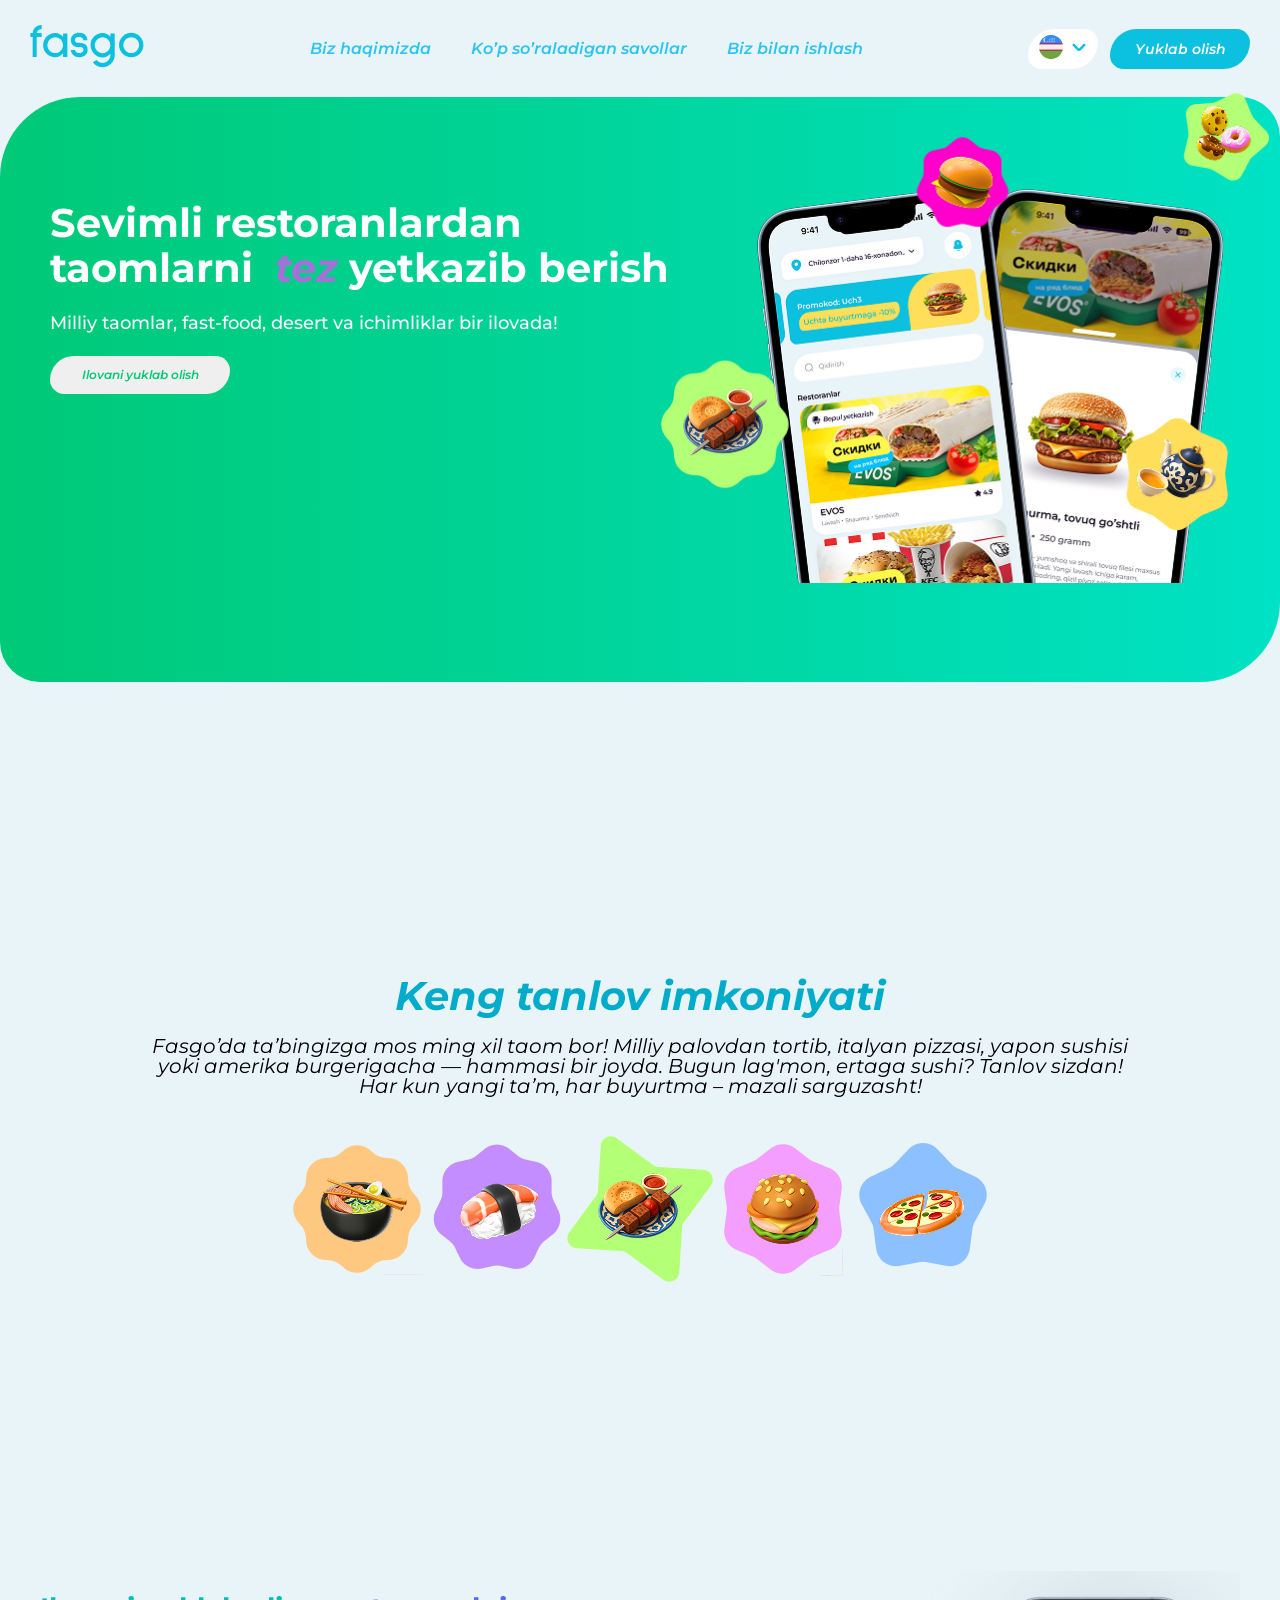
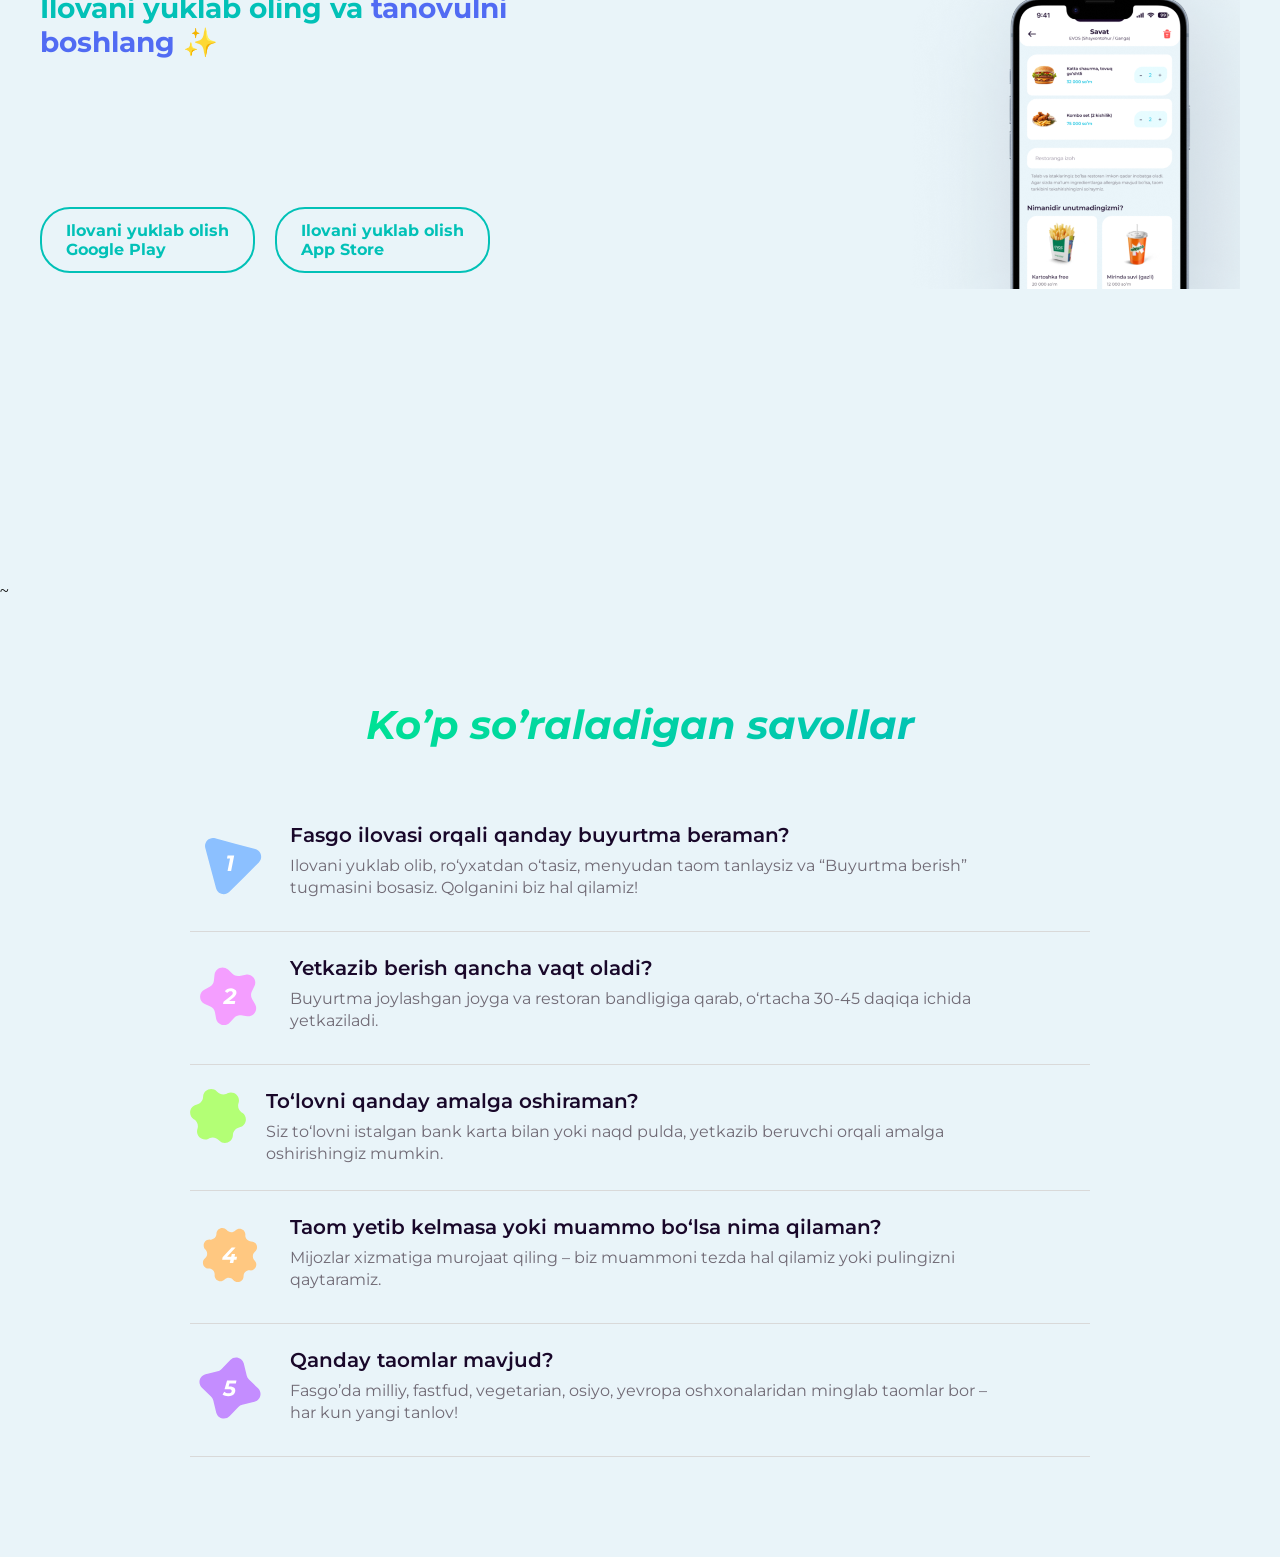
==== index.html @ 3e69a878 "fe" ====
<!DOCTYPE html>
<html lang="en">
  <head>
    <meta charset="UTF-8" />
    <meta name="viewport" content="width=device-width, initial-scale=1.0" />
    <title>Document</title>
    <link rel="stylesheet" href="style.css" />
    <link href="https://unpkg.com/aos@2.3.1/dist/aos.css" rel="stylesheet" />
  </head>
  <body>
    <div class="wropper">
      <header class="header">
        <div class="conntainer">
          <div class="header_panel">
            <a href="#" class="logo">
              <img src="img/banner/Vector.svg" alt="logo" />
            </a>
            <nav class="nav">
              <a href="#">Biz haqimizda</a>
              <a href="./loyaout.html">Ko’p so’raladigan savollar</a>
              <a href="#">Biz bilan ishlash</a>
            </nav>
            <div class="hader_bten">
              <div class="bten">
                <button class="header_btn">
                  <img src="img/header/uzbekistán (5).png" alt="til" />
                </button>
                <button class="header_btn">
                  <svg
                    width="16"
                    height="16"
                    viewBox="0 0 16 16"
                    fill="none"
                    xmlns="http://www.w3.org/2000/svg"
                  >
                    <path
                      d="M13.28 5.96667L8.9333 10.3133C8.41997 10.8267 7.57997 10.8267 7.06664 10.3133L2.71997 5.96667"
                      stroke="#0CC0DF"
                      stroke-width="2.5"
                      stroke-miterlimit="10"
                      stroke-linecap="round"
                      stroke-linejoin="round"
                    />
                  </svg>
                </button>
              </div>
              <button class="heder_btn">Yuklab olish</button>
            </div>
            <svg
              class="menu"
              width="32"
              height="32"
              viewBox="0 0 32 32"
              fill="none"
              xmlns="http://www.w3.org/2000/svg"
            >
              <path
                d="M4 9.33333H28"
                stroke="#0CC0DF"
                stroke-width="3"
                stroke-linecap="round"
              />
              <path
                d="M4 16H28"
                stroke="#0CC0DF"
                stroke-width="3"
                stroke-linecap="round"
              />
              <path
                d="M4 22.6667H28"
                stroke="#0CC0DF"
                stroke-width="3"
                stroke-linecap="round"
              />
            </svg>
          </div>
        </div>
      </header>
      <div class="conntainer">
        <section class="banner">
          <div class="banner_panel">
            <d iv class="banner_left">
              <h1 class="banner_title">
                Sevimli restoranlardan taomlarni <i style="color: #a471d8">
                  tez</i
                > yetkazib berish
              </h1>
              <p class="sup_title">
                Milliy taomlar, fast-food, desert va ichimliklar bir ilovada!
              </p>
              <button class="banner_btn">Ilovani yuklab olish</button>
            </d>
            <div class="banner_right">
              <img
                class="banner_img1"
                src="img/banner/banner_img1.png"
                alt=""
              />
              <img
                class="banner_img2"
                src="img/banner/banner_img2.png"
                alt=""
              />
              <img class="banner_img3" src="img/banner/cover.png" alt="" />
              <img class="banner_img4" src="img/banner/imgs.png" alt="" />
            </div>
          </div>
        </section>
        <section class="hamkor">
          <div class="container">
            <div class="hamkor_panel">
              <a href="https://kamolonosh.uz/"
                ><img
                  data-aos="fade-right"
                  src="img/hamkorlar/kamolon.png"
                  alt="hamkorlar"
              /></a>
              <a href="https://dodopizza.uz/">
                <img
                  data-aos="fade-right"
                  src="img/hamkorlar/dodo.png"
                  alt="hamkorlar"
              /></a>
              <a href="https://www.instagram.com/mixway_sb/?hl=en">
                <img
                  data-aos="fade-right"
                  src="img/hamkorlar/mix-wey.png"
                  alt="hamkorlar"
              /></a>
              <a href="https://evos.uz/">
                <img
                  data-aos="fade-left"
                  src="img/hamkorlar/evos.png"
                  alt="hamkorlar"
                />
              </a>
              <a href="https://feedup.uz/ru">
                <img
                  data-aos="fade-left"
                  src="img/hamkorlar/feed-up.png"
                  alt="hamkorlar"
              /></a>
              <a href="https://oqtepalavash.uz/">
                <img
                  data-aos="fade-left"
                  src="img/hamkorlar/oqtepa.png"
                  alt="hamkorlar"
              /></a>
              <a href="/">
                <img
                  data-aos="fade-left"
                  src="img/hamkorlar/sariq-bola.png"
                  alt="hamkorlar"
              /></a>
            </div>
          </div>
        </section>
        <section class="tanlov">
          <div class="container">
            <h2 class="tanlov_title">Keng tanlov imkoniyati</h2>
            <p class="tanlov_text">
              Fasgo’da ta’bingizga mos ming xil taom bor! Milliy palovdan
              tortib, italyan pizzasi, yapon sushisi yoki amerika burgerigacha —
              hammasi bir joyda. Bugun lag'mon, ertaga sushi? Tanlov sizdan! Har
              kun yangi ta’m, har buyurtma – mazali sarguzasht!
            </p>
            <div class="tanlov_panel">
              <img
                data-aos="fade-up-right"
                src="img/tanlov/tanlov1.png"
                alt=""
              />
              <img
                data-aos="fade-up-right"
                src="img/tanlov/tanlov2.png"
                alt=""
              />
              <img
                data-aos="fade-up-right"
                src="img/tanlov/tanlov3.png"
                alt=""
              />
              <img
                data-aos="fade-up-left"
                src="img/tanlov/tanlov4.png"
                alt=""
              />
              <img
                data-aos="fade-up-left"
                src="img/tanlov/tanlov5.png"
                alt=""
              />
            </div>
          </div>
        </section>
        <section class="ilova-wrapper">
          <div class="ilova-content">
            <h1 data-aos="fade-up-right" class="ilova-title">
              Ilovani yuklab oling va <span>tanovulni boshlang ✨</span>
            </h1>
            <p data-aos="fade-up-right" class="ilova-desc">
              Fasgo – bu tez, ishonchli va qulay ovqat yetkazib berish xizmati.
              Sevimli taomlaringizni mobil ilova orqali osongina buyurtma
              qiling, biz esa ularni tezda eshigingizgacha yetkazamiz. Yaxshi
              ta’m – birgina bosishda!
            </p>
            <div data-aos="fade-up-right" class="ilova-buttons">
              <a href="#" class="ilova-btn"
                >Ilovani yuklab olish<br />Google Play</a
              >
              <a href="#" class="ilova-btn"
                >Ilovani yuklab olish<br />App Store</a
              >
            </div>
          </div>
          <div class="ilova-image">
            <img
              data-aos="fade-up-left"
              src="img/ilova/Iphone 14 - 4.png"
              alt="Ilova rasmi"
            />
          </div>
        </section>
        <section class="thirth-section">
          <div class="container">~
            <div class="thirth-sub-title">
              <h1>Ko’p so’raladigan savollar</h1>

              <div class="subtitle_main-sub">
                <div>
                  <svg
                    width="80"
                    height="80"
                    viewBox="0 0 80 80"
                    fill="none"
                    xmlns="http://www.w3.org/2000/svg"
                  >
                    <path
                      d="M15.302 25.1C13.7081 19.1514 19.1514 13.7081 25.1 15.302L45.1764 20.6815L65.2528 26.0609C71.2013 27.6548 73.1937 35.0905 68.8391 39.4452L54.1421 54.1421L39.4452 68.8391C35.0906 73.1937 27.6548 71.2013 26.0609 65.2528L20.6815 45.1764L15.302 25.1Z"
                      fill="#8CC0FF"
                    />
                    <path
                      d="M37.546 48L40.34 34.008L41.594 35.46H36.974L37.546 32.6H44.19L41.11 48H37.546Z"
                      fill="white"
                    />
                  </svg>
                </div>

                <div>
                  <p>Fasgo ilovasi orqali qanday buyurtma beraman?</p>
                  <span
                    >Ilovani yuklab olib, ro‘yxatdan o‘tasiz, menyudan taom
                    tanlaysiz va “Buyurtma berish” tugmasini bosasiz. Qolganini
                    biz hal qilamiz!</span
                  >
                </div>
              </div>

              <div class="subtitle_main-sub">
                <div>
                  <svg
                    width="80"
                    height="80"
                    viewBox="0 0 80 80"
                    fill="none"
                    xmlns="http://www.w3.org/2000/svg"
                  >
                    <path
                      d="M24.5495 18.5251C25.2734 11.934 33.2408 9.03414 38.032 13.6179L42.4737 17.8672C44.3763 19.6874 47.0527 20.4549 49.6307 19.9195L55.6493 18.6695C62.1415 17.3213 67.3615 24.0026 64.4827 29.9757L61.8139 35.5132C60.6707 37.8851 60.7678 40.6677 62.0737 42.9541L65.1223 48.2918C68.4108 54.0496 63.6695 61.0788 57.0991 60.1867L51.008 59.3596C48.3989 59.0054 45.7825 59.9577 44.0116 61.9061L39.8771 66.455C35.4174 71.3618 27.2671 69.0247 26.0852 62.5002L24.9895 56.4516C24.5201 53.8608 22.806 51.6667 20.4056 50.5845L14.8018 48.0581C8.75701 45.3329 8.46111 36.8593 14.301 33.7191L19.715 30.8079C22.034 29.5609 23.591 27.2527 23.8784 24.6353L24.5495 18.5251Z"
                      fill="#F49EFF"
                    />
                    <path
                      d="M33.038 48L33.5 45.69L40.518 40.19C41.1047 39.7207 41.5593 39.31 41.882 38.958C42.2193 38.606 42.454 38.276 42.586 37.968C42.718 37.6453 42.784 37.3153 42.784 36.978C42.784 36.4647 42.5933 36.054 42.212 35.746C41.8307 35.438 41.266 35.284 40.518 35.284C39.902 35.284 39.308 35.4233 38.736 35.702C38.1787 35.9807 37.68 36.3767 37.24 36.89L34.842 35.152C35.4727 34.3013 36.3307 33.6193 37.416 33.106C38.5013 32.5927 39.7113 32.336 41.046 32.336C42.1313 32.336 43.0773 32.5193 43.884 32.886C44.6907 33.238 45.314 33.722 45.754 34.338C46.2087 34.954 46.436 35.6653 46.436 36.472C46.436 37.0733 46.326 37.66 46.106 38.232C45.886 38.804 45.5193 39.3907 45.006 39.992C44.5073 40.5787 43.8033 41.224 42.894 41.928L37.13 46.394L36.558 45.096H45.27L44.698 48H33.038Z"
                      fill="white"
                    />
                  </svg>
                </div>

                <div>
                  <p>Yetkazib berish qancha vaqt oladi?</p>
                  <span
                    >Buyurtma joylashgan joyga va restoran bandligiga qarab,
                    o‘rtacha 30-45 daqiqa ichida yetkaziladi.</span
                  >
                </div>
              </div>

              <div class="subtitle_main-sub">
                <div>
                  <svg
                    width="56"
                    height="54"
                    viewBox="0 0 56 54"
                    fill="none"
                    xmlns="http://www.w3.org/2000/svg"
                  >
                    <path
                      d="M13.1187 7.51604C13.5788 0.576973 22.0629 -2.511 26.8758 2.50885L27.4199 3.07641C29.8332 5.59346 33.5988 6.25744 36.7274 4.71757L37.4329 4.37035C43.6723 1.29933 50.5887 7.10281 48.6478 13.7808L48.4283 14.5358C47.4551 17.8843 48.7629 21.4774 51.6608 23.4169L52.3142 23.8542C58.0935 27.7223 56.5257 36.6137 49.772 38.2718L49.0084 38.4593C45.6219 39.2907 43.1641 42.2199 42.9334 45.6992L42.8814 46.4838C42.4212 53.4229 33.9371 56.5108 29.1242 51.491L28.5801 50.9234C26.1668 48.4064 22.4012 47.7424 19.2726 49.2823L18.5671 49.6295C12.3277 52.7005 5.41134 46.897 7.35223 40.219L7.57167 39.464C8.54487 36.1156 7.23709 32.5224 4.33922 30.5829L3.6858 30.1456C-2.09353 26.2776 -0.525734 17.3861 6.22801 15.728L6.9916 15.5405C10.3781 14.7091 12.8359 11.78 13.0666 8.30059L13.1187 7.51604Z"
                      fill="#B3FF75"
                    />
                  </svg>
                </div>

                <div>
                  <p>To‘lovni qanday amalga oshiraman?</p>
                  <span
                    >Siz to‘lovni istalgan bank karta bilan yoki naqd pulda,
                    yetkazib beruvchi orqali amalga oshirishingiz mumkin.</span
                  >
                </div>
              </div>
              <div class="subtitle_main-sub">
                <div>
                  <svg
                    width="80"
                    height="80"
                    viewBox="0 0 80 80"
                    fill="none"
                    xmlns="http://www.w3.org/2000/svg"
                  >
                    <path
                      d="M26.4404 18.7995C26.3999 13.3159 33.2661 10.8168 36.7599 15.0435C38.96 17.7053 42.9791 17.8808 45.4029 15.4209C49.2517 11.5147 55.874 14.6028 55.3557 20.062C55.0293 23.4999 57.7472 26.4659 61.2004 26.4404C66.684 26.3998 69.1831 33.2661 64.9564 36.7598C62.2946 38.9599 62.1191 42.9791 64.579 45.4028C68.4852 49.2516 65.3972 55.874 59.938 55.3556C56.5001 55.0292 53.534 57.7471 53.5596 61.2003C53.6001 66.6839 46.7339 69.1831 43.2402 64.9563C41.04 62.2945 37.0209 62.119 34.5971 64.5789C30.7483 68.4851 24.126 65.3971 24.6443 59.9379C24.9707 56.5 22.2528 53.5339 18.7996 53.5595C13.316 53.6 10.8169 46.7338 15.0436 43.2401C17.7054 41.0399 17.8809 37.0208 15.421 34.597C11.5148 30.7482 14.6028 24.1259 20.062 24.6442C23.4999 24.9706 26.466 22.2528 26.4404 18.7995Z"
                      fill="#FFC881"
                    />
                    <path
                      d="M32.154 44.766L32.616 42.368L41.68 32.6H45.574L36.664 42.368L34.86 41.862H47.026L46.432 44.766H32.154ZM39.788 48L40.448 44.766L41.174 41.862L41.746 38.98H45.068L43.264 48H39.788Z"
                      fill="white"
                    />
                  </svg>
                </div>

                <div>
                  <p>Taom yetib kelmasa yoki muammo bo‘lsa nima qilaman?</p>
                  <span
                    >Mijozlar xizmatiga murojaat qiling – biz muammoni tezda hal
                    qilamiz yoki pulingizni qaytaramiz.</span
                  >
                </div>
              </div>

              <div class="subtitle_main-sub">
                <div>
                  <svg
                    width="80"
                    height="80"
                    viewBox="0 0 80 80"
                    fill="none"
                    xmlns="http://www.w3.org/2000/svg"
                  >
                    <path
                      d="M11.9425 39.7484C7.36859 35.3812 9.43105 27.6841 15.5757 26.189L27.7233 23.2334C29.2099 22.8716 30.5616 22.0912 31.6181 20.9847L40.2516 11.9424C44.6187 7.36849 52.3158 9.43095 53.8109 15.5756L56.7666 27.7232C57.1283 29.2098 57.9087 30.5615 59.0152 31.618L68.0575 40.2515C72.6314 44.6186 70.569 52.3157 64.4243 53.8108L52.2767 56.7665C50.7901 57.1282 49.4384 57.9086 48.3819 59.0151L39.7485 68.0574C35.3813 72.6313 27.6842 70.5689 26.1891 64.4242L23.2335 52.2766C22.8717 50.79 22.0913 49.4383 20.9848 48.3818L11.9425 39.7484Z"
                      fill="#C48DFF"
                    />
                    <path
                      d="M38.192 48.264C37.048 48.264 35.9847 48.11 35.002 47.802C34.034 47.494 33.2127 47.054 32.538 46.482L34.254 43.864C34.7527 44.304 35.3613 44.6487 36.08 44.898C36.8133 45.1473 37.5907 45.272 38.412 45.272C39.468 45.272 40.282 45.074 40.854 44.678C41.426 44.282 41.712 43.732 41.712 43.028C41.712 42.4853 41.4847 42.06 41.03 41.752C40.5753 41.4293 39.8053 41.268 38.72 41.268H34.54L37.048 32.6H46.464L45.87 35.46H37.752L39.952 33.832L38.148 40.014L36.608 38.386H39.556C41.4773 38.386 42.9147 38.76 43.868 39.508C44.836 40.256 45.32 41.29 45.32 42.61C45.32 43.754 45.012 44.7513 44.396 45.602C43.7947 46.4527 42.9587 47.1127 41.888 47.582C40.8173 48.0367 39.5853 48.264 38.192 48.264Z"
                      fill="white"
                    />
                  </svg>
                </div>

                <div>
                  <p>Qanday taomlar mavjud?</p>
                  <span
                    >Fasgo’da milliy, fastfud, vegetarian, osiyo, yevropa
                    oshxonalaridan minglab taomlar bor – har kun yangi
                    tanlov!</span
                  >
                </div>
              </div>
            </div>
          </div>
        </section>
      </div>
    </div>
    <script src="https://unpkg.com/aos@2.3.1/dist/aos.js"></script>
    <script>
      AOS.init();
    </script>
  </body>
</html>
---- style.css ----
@import url(https://fonts.googleapis.com/css?family=Montserrat:100,200,300,regular,500,600,700,800,900,100italic,200italic,300italic,italic,500italic,600italic,700italic,800italic,900italic);
* {
  margin: 0;
  padding: 0;
  box-sizing: border-box;
}
:root {
  --font-family: "Montserrat";
  --background-color: #e9f4f9;
  --text-color: #28c7e2;
}
.wropper {
  width: 100%;
  height: 100%;
  background-color: var(--background-color);
  padding: ;
}
.conntainer {
  max-width: 1380px;
  width: 100%;
  margin: 0 auto;
  padding: 0;
}
.header {
  display: flex;
  align-items: center;
  justify-content: space-between;
}

.header_panel {
  display: flex;
  align-items: center;
  justify-content: space-between;
  padding: 25px 30px 25px 30px;
}
.nav {
  display: flex;
  align-items: center;
  justify-content: center;
  gap: 40px;
}
.nav a {
  font-family: var(--font-family);
  font-weight: 600;
  font-style: Italic;
  font-size: 16px;
  line-height: 100%;
  letter-spacing: 0%;
  color: #28c7e2;
  text-decoration: none;
  transition: all 0.3s linear;
  position: relative;
  display: inline-block;
  font-style: italic;
  color: #2ec4f1;
}

.nav a::after {
  content: "";
  position: absolute;
  bottom: -4px;
  left: 0;
  width: 100%;
  height: 2px;
  background-color: #2ec4f1;
  transform: scaleX(0);
  transform-origin: left;
  transition: transform 0.3s ease;
}

.nav a:hover::after {
  transform: scaleX(1);
}

.hader_bten {
  display: flex;
  align-items: center;
  gap: 12px;
}

.bten {
  display: flex;
  align-items: center;
  justify-content: center;
  gap: 4px;
  background-color: #ffffff;
  width: 70px;
  height: 40px;
  padding-right: 8px;
  padding-left: 8px;
  gap: 8px;
  opacity: 1;
  border-top-left-radius: 36px;
  border-top-right-radius: 18px;
  border-bottom-right-radius: 36px;
  border-bottom-left-radius: 18px;
  transition: all 0.3s linear;
}
.header_btn {
  background-color: inherit;
  border: none;
}
.bten:hover {
  background-color: #28c7e2;
}

.heder_btn {
  width: 140px;
  height: 40px;
  padding-right: 8px;
  padding-left: 8px;
  gap: 8px;
  opacity: 1;
  border-top-left-radius: 40px;
  border-top-right-radius: 20px;
  border-bottom-right-radius: 40px;
  border-bottom-left-radius: 20px;
  border: none;
  background-color: #0cc0df;

  font-family: var(--font-family);
  font-weight: 600;
  font-style: Italic;
  font-size: 14px;
  color: #ffffff;
  line-height: 100%;
  letter-spacing: 0%;
  cursor: pointer;
  transition: all 0.3s linear;
}
.heder_btn:hover {
  border: 1px solid #0cc0df;
  color: #0cc0df;
  background-color: inherit;
}

.menu {
  display: none;
}

/* banner start */
.banner {
  background: linear-gradient(90deg, #00c977, #00e2c5);
  min-height: 65vh;
  border-top-left-radius: 80px;
  border-top-right-radius: 40px;
  border-bottom-right-radius: 80px;
  border-bottom-left-radius: 40px;
  margin-bottom: 120px;
}

.banner_panel {
  display: flex;
  align-items: center;
  justify-content: space-between;
}
.banner_left {
  display: flex;
  flex-direction: column;
  width: 622px;
  height: 194px;
  top: 120px;
  left: 90px;
  gap: 24px;
  opacity: 1;
  margin-left: 50px;
}
.banner_title {
  font-family: var(--font-family);
  font-weight: 700;
  font-style: Bold;
  font-size: 40px;
  line-height: 45px;
  letter-spacing: 0%;
  color: #ffff;
}
.sup_title {
  font-family: var(--font-family);
  font-weight: 500;
  font-style: Medium;
  font-size: 18px;
  line-height: 100%;
  letter-spacing: 0%;
  color: #ffff;
}
.banner_btn {
  width: 180px;
  height: 50px;
  gap: 10px;
  border: none;
  opacity: 1;
  border-top-left-radius: 50px;
  border-top-right-radius: 30px;
  border-bottom-right-radius: 50px;
  border-bottom-left-radius: 30px;
  padding: 10px;

  font-family: var(--font-family);
  font-weight: 600;
  font-style: Italic;
  font-size: 12px;
  line-height: 100%;
  letter-spacing: 0%;
  cursor: pointer;
  color: #00c977;
  transition: all 0.3s linear;
}
.banner_btn:hover {
  background-color: inherit;
  border: 1px solid #00e2c5;
  color: #ffff;
}

.banner_right {
  display: flex;
  position: relative;
}
.banner_img1 {
  position: relative;
  width: 479px;
  top: 87px;
  left: -50px;
}
.banner_img2 {
  position: absolute;
  width: 633px;
  height: 463px;
  top: -25px;
  left: -146px;
  opacity: 1;
}
.banner_img3,
.banner_img4 {
  display: none;
}
/* banner end*/

/* hamkorlar */
.hamkor {
  width: 100%;
  margin-bottom: 120px;
}
.hamkor_panel {
  display: flex;
  align-items: center;
  justify-content: center;
  width: 100%;
  gap: 100px;
}

/* hamkorlar */

/* tanlov */

.tanlov {
  width: 100%;
}
.tanlov_title {
  font-family: var(--font-family);
  font-weight: 700;
  font-style: Italic;
  font-size: 40px;
  line-height: 100%;
  letter-spacing: 0%;
  color: #00acca;
  text-align: center;
  margin-bottom: 20px;
}
.tanlov_text {
  font-family: var(--font-family);
  font-weight: 400;
  font-style: Italic;
  font-size: 20px;
  line-height: 100%;
  letter-spacing: 0%;
  text-align: center;
  width: 1000px;
  margin: 0 auto;
  margin-bottom: 40px;
}
.tanlov_panel {
  display: flex;
  align-items: center;
  justify-content: center;
  flex-wrap: wrap;
}
/* tanlov */

/* ilova */
.ilova-wrapper {
  display: flex;
  align-items: center;
  justify-content: space-between;
  padding: 40px;
  min-height: 100vh;
  gap: 30px;
  flex-wrap: wrap;
}

.ilova-content {
  max-width: 500px;
}

.ilova-title {
  font-size: 28px;
  font-weight: bold;
  color: #02c1b7;
  font-family: var(--font-family);
}
.ilova-title span {
  color: #516bf3;
}

.ilova-desc {
  margin-top: 15px;
  line-height: 1.6;
  color: #666;
  font-family: var(--font-family);
}

.ilova-buttons {
  display: flex;
  gap: 20px;
  margin-top: 30px;
}

.ilova-btn {
  padding: 12px 24px;
  border: 2px solid #02c1b7;
  border-radius: 30px;
  background-color: transparent;
  color: #02c1b7;
  font-weight: bold;
  transition: all 0.3s ease;
  text-decoration: none;
  font-family: var(--font-family);
}

.ilova-btn:hover {
  background-color: #02c1b7;
  color: white;
}

.ilova-image {
  flex: 1;
  max-width: 350px;
}

.ilova-image img {
  width: 100%;
  height: auto;
}

/* ilova */

/* savol */
.thirth-section {
  position: relative;
  background: rgba(233, 244, 249, 1);
}
.thirth-section_main-div {
  border-radius: 80px 40px;
  padding: 10px;
  width: 100%;
  height: 600px;
  background: #fff;
  display: flex;
  align-items: center;
}
.thirth-section_title {
  padding-left: 72px;
  width: 692px;
}
.thirth-section_title h1 {
  font-weight: 600;
  font-size: 38px;
  line-height: 132%;
  background: linear-gradient(316deg, #d0fc78 0%, #0cc0df 100%);
  background-clip: text;
  -webkit-background-clip: text;
  -webkit-text-fill-color: transparent;
  padding-bottom: 30px;
  margin: 0;
}
.thirth-section_title p {
  font-weight: 500;
  font-size: 22px;
  line-height: 145%;
  letter-spacing: -0.01em;
  color: #a471d8;
  margin: 0;
}
.thirth_section-btn {
  padding-top: 50px;
  display: flex;
  gap: 30px;
  flex-wrap: wrap;
}
.thirth_section-btn button {
  display: flex;
  align-items: center;
  gap: 12px;
  border-radius: 32px 16px;
  padding: 16px 20px;
  width: 240px;
  height: 78px;
  border: none;
  background: rgba(12, 192, 223, 0.1);
  cursor: pointer;
  transition: 0.3s ease;
}
.thirth_section-btn button:hover {
  background: rgba(12, 192, 223, 0.2);
}
.thirth_section-btn img {
  width: 32px;
  height: 32px;
  object-fit: contain;
}
.thirth_section-btn button div {
  display: flex;
  flex-direction: column;
  align-items: flex-start;
  justify-content: center;
}
.thirth_section-btn button span {
  font-weight: 500;
  font-size: 14px;
  line-height: 130%;
  letter-spacing: -0.02em;
  color: #0cc0df;
}

.thirth-section_img {
  width: 500px;
}
.thirth-sub-title {
  padding: 100px 0;
}

.thirth-sub-title h1 {
  text-align: center;
  font-style: italic;
  font-weight: 700;
  font-size: 40px;
  font-family: var(--font-family);
  background: linear-gradient(341deg, #00acca 0%, #00f97d 100%);
  background-clip: text;
  -webkit-background-clip: text;
  -webkit-text-fill-color: transparent;
  margin-bottom: 50px;
}

.subtitle_main-sub {
  display: flex;
  align-items: flex-start;
  gap: 20px;
  padding: 24px 0;
  border-bottom: 1px solid #d9d9d9;
  max-width: 900px;
  margin: 0 auto;
}

.subtitle_main-sub p {
  font-weight: 600;
  font-size: 20px;
  color: #19082a;
  font-family: var(--font-family);
  margin: 0 0 8px 0;
}

.subtitle_main-sub span {
  font-weight: 400;
  font-size: 16px;
  color: #706a75;
  display: inline-block;
  max-width: 720px;
  line-height: 140%;
  font-family: var(--font-family);
}
/* savol */

@media (max-width: 954px) {
  .menu {
    display: none;
  }
  .nav {
    display: flex;
    gap: 20px;
  }
  .heder_btn {
    display: none;
  }

  /* banner */
  .banner {
    display: flex;
    flex-direction: column;
    min-height: 40vh;
  }
  .banner_img1 {
    width: 379px;
    margin-top: 100px;
    position: relative;
    top: -4px;
    left: 10px;
  }

  .banner_img2 {
    display: none;
  }
  .banner_title {
    font-size: 30px;
  }
  .sup_title {
    font-size: 10px;
  }
  .banner {
    display: flex;
    flex-direction: column;
  }
  /* banner */

  /* hamkorlar */
  .hamkor_panel {
    display: flex;
    align-items: center;
    justify-content: space-between;
    overflow-x: scroll;
    flex-wrap: nowrap;
  }
  /* hamkorlar */
  /* tanlov */

  .tanlov_title {
    font-size: 30px;
  }
  .tanlov_text {
    font-size: 18px;
    width: 600px;
  }
  /* tanlov */
  /* ilova */
  .ilova-wrapper {
    flex-direction: column;
    align-items: center;
    text-align: center;
  }

  .ilova-content {
    max-width: 90%;
  }
  /* ilova */
}
@media (max-width: 754px) {
  .menu {
    display: none;
  }
  .nav {
    display: flex;
    gap: 10px;
  }
  .nav a:nth-child(2) {
    display: none;
    gap: 15px;
  }
  .heder_btn {
    display: none;
  }
  .banner_panel {
    display: flex;
    flex-direction: column;
    text-align: center;
  }
  .banner_left {
    width: 100%;
    margin-top: 20px;
  }
  .banner_title {
    font-family: var(--font-family);
    font-weight: 700;
    font-style: Bold;
    font-size: 24px;
    line-height: 24px;
    letter-spacing: 0%;
    text-align: center;
  }
  .banner_img2 {
    display: none;
  }
  .banner_img1 {
    display: none;
  }
  .banner_img3 {
    display: block;
    position: relative;
    width: 200px;
  }
  .banner_img4 {
    display: block;
    position: absolute;
    width: 150px;
  }
  .banner_btn {
    width: 180px;
    height: 50px;
    gap: 10px;
    opacity: 1;
    border-top-left-radius: 50px;
    border-top-right-radius: 30px;
    border-bottom-right-radius: 50px;
    border-bottom-left-radius: 30px;
    padding: 10px;
    margin: 0 auto;
  }
  /* tanlov */
  .tanlov_text {
    width: 500px;
    font-size: 15px;
  }
  /* tanlov */

  /* ilova */
  .ilova-title {
    font-size: 24px;
  }
  .ilova-btn {
    padding: 10px 20px;
    font-size: 14px;
  }
  /* ilova */
}
@media (max-width: 550px) {
  .menu {
    display: block;
  }
  .nav {
    display: none;
  }
  .heder_btn {
    display: none;
  }
  .tanlov_text {
    width: 350px;
    font-size: 15px;
  }

  .ilova-buttons {
    flex-direction: column;
    gap: 10px;
  }
}
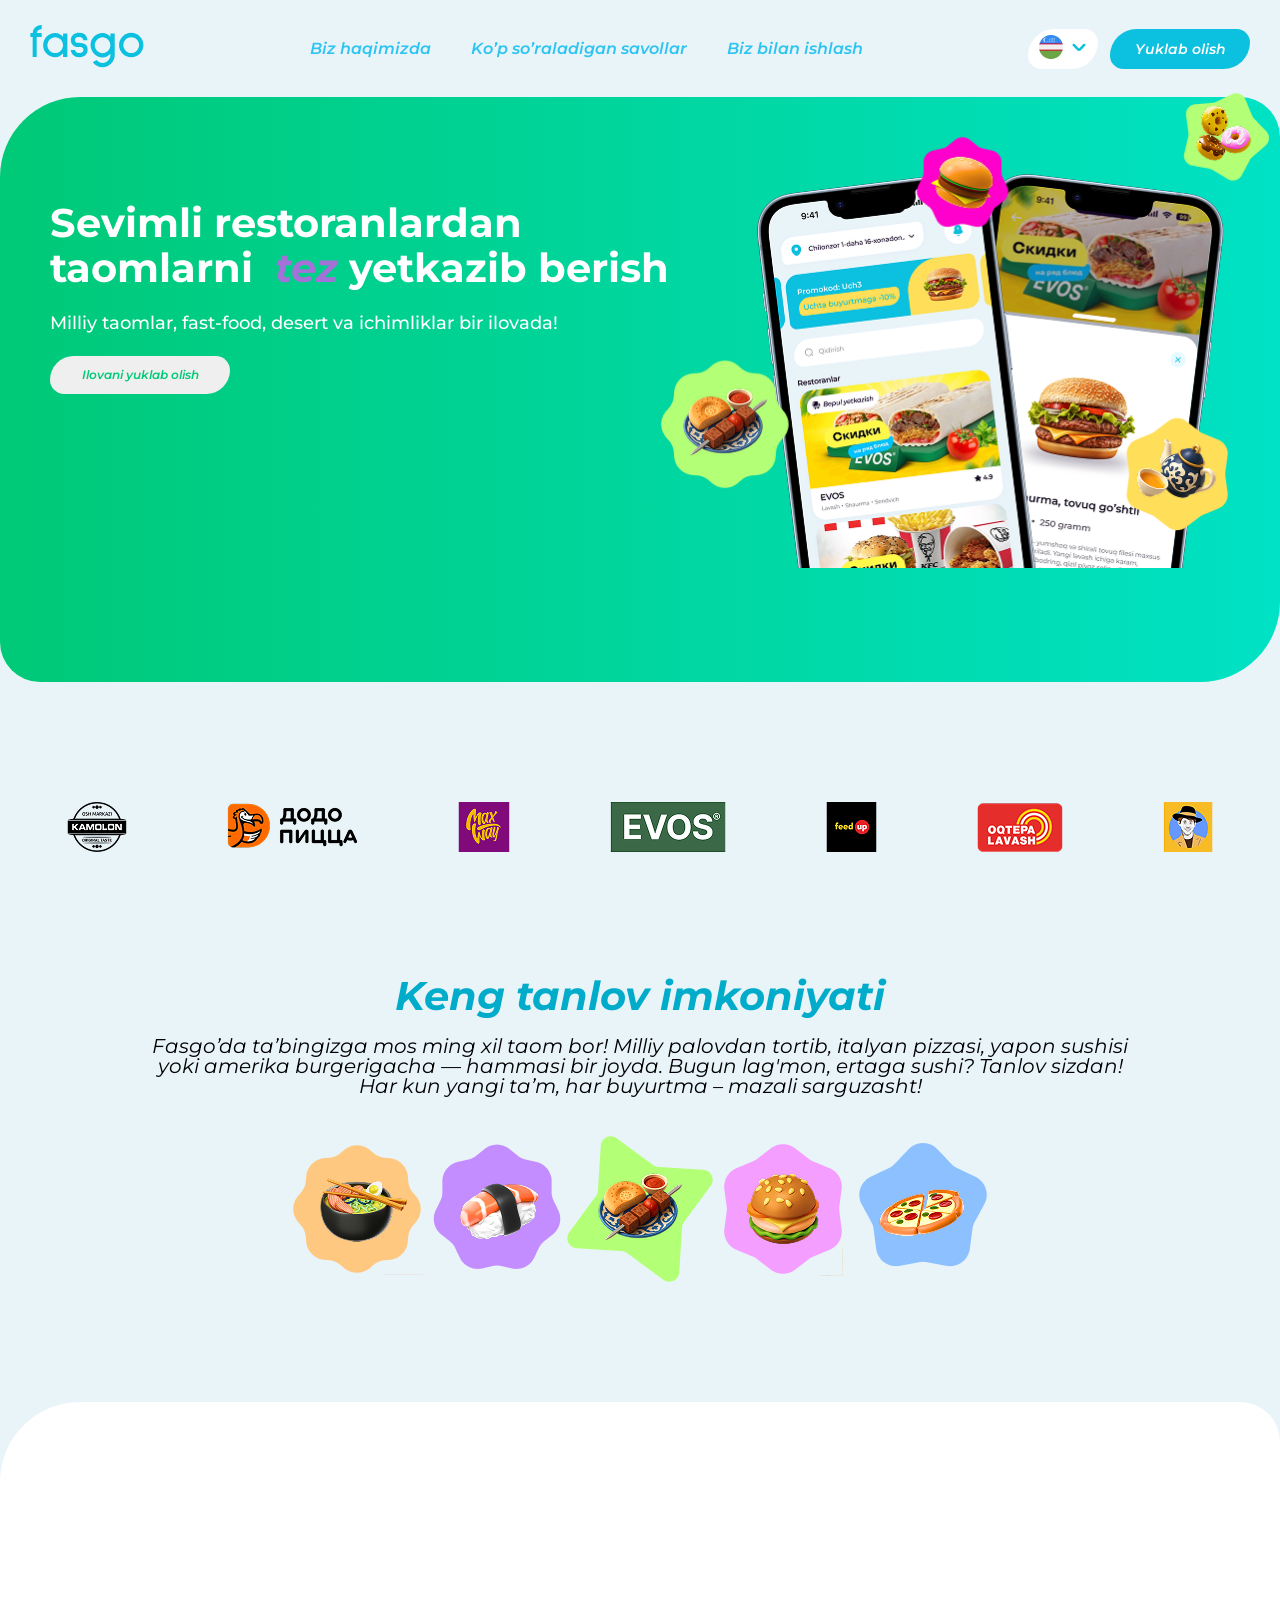
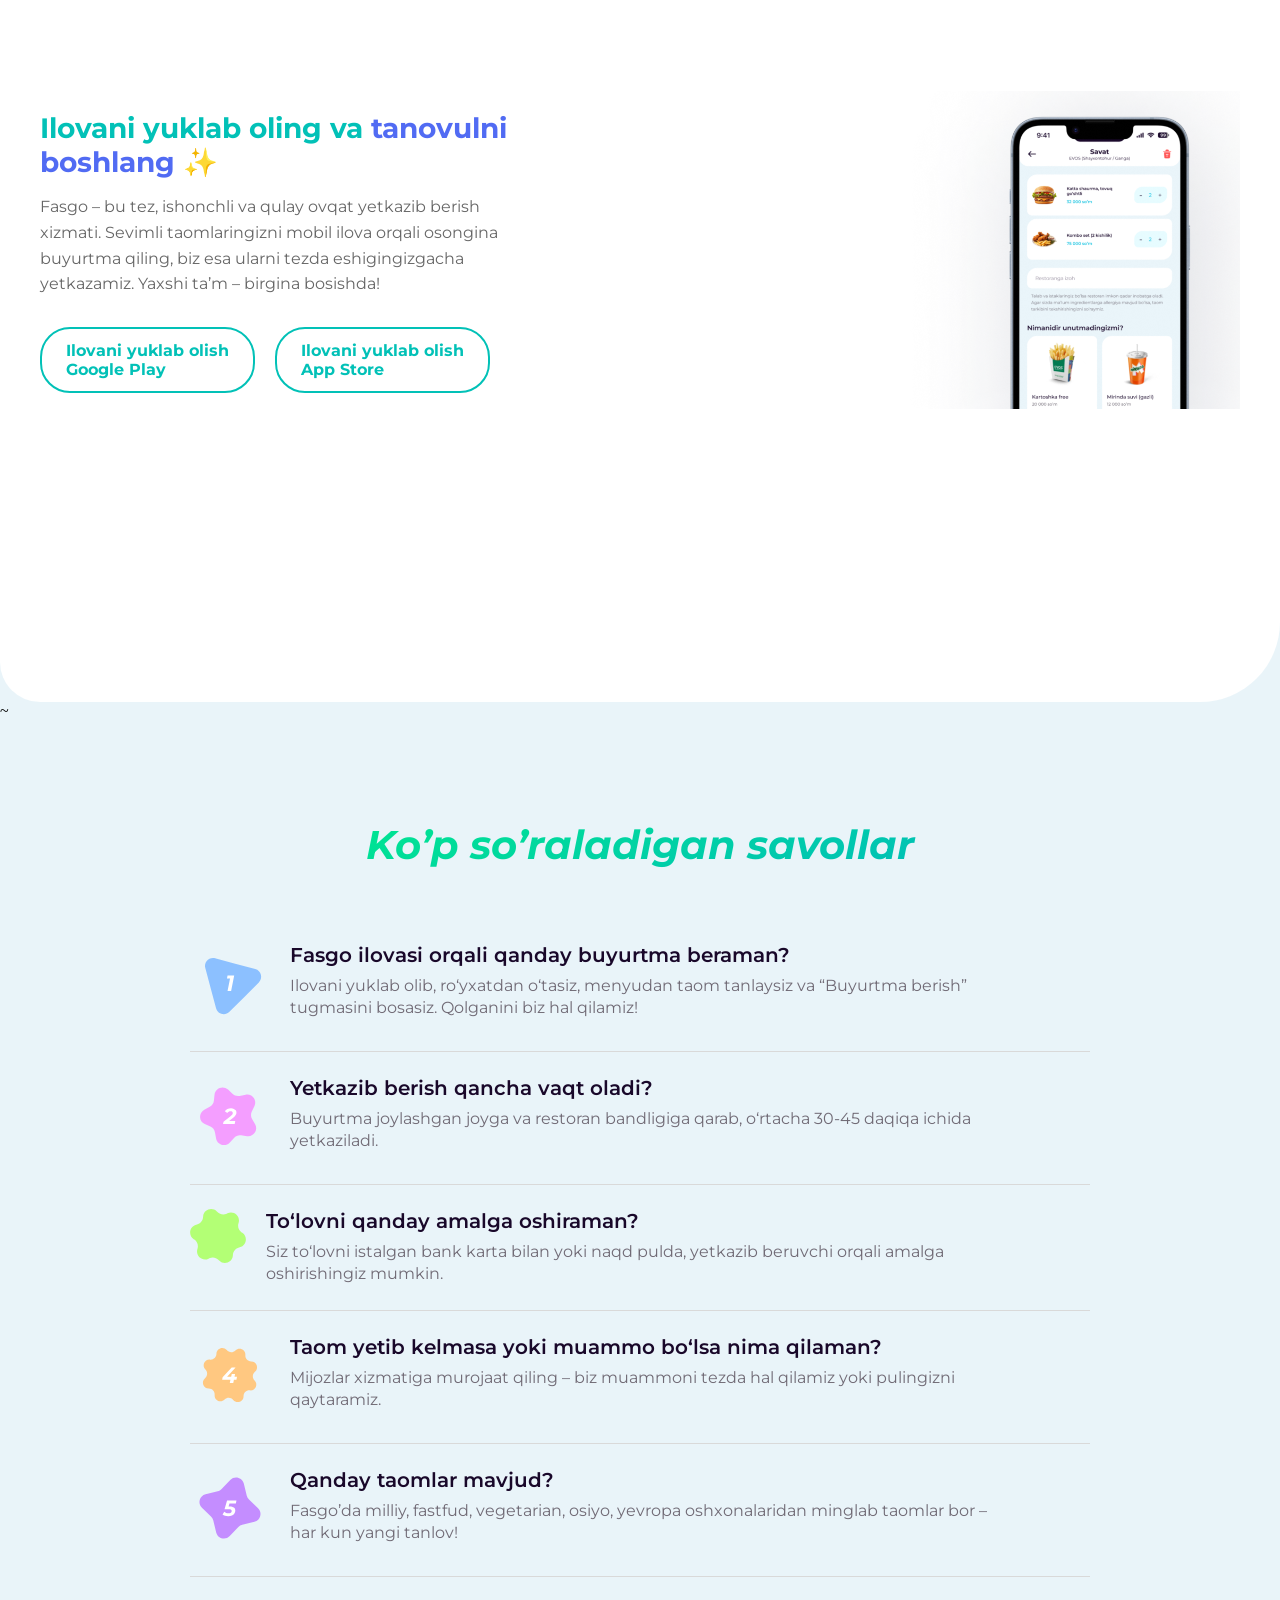
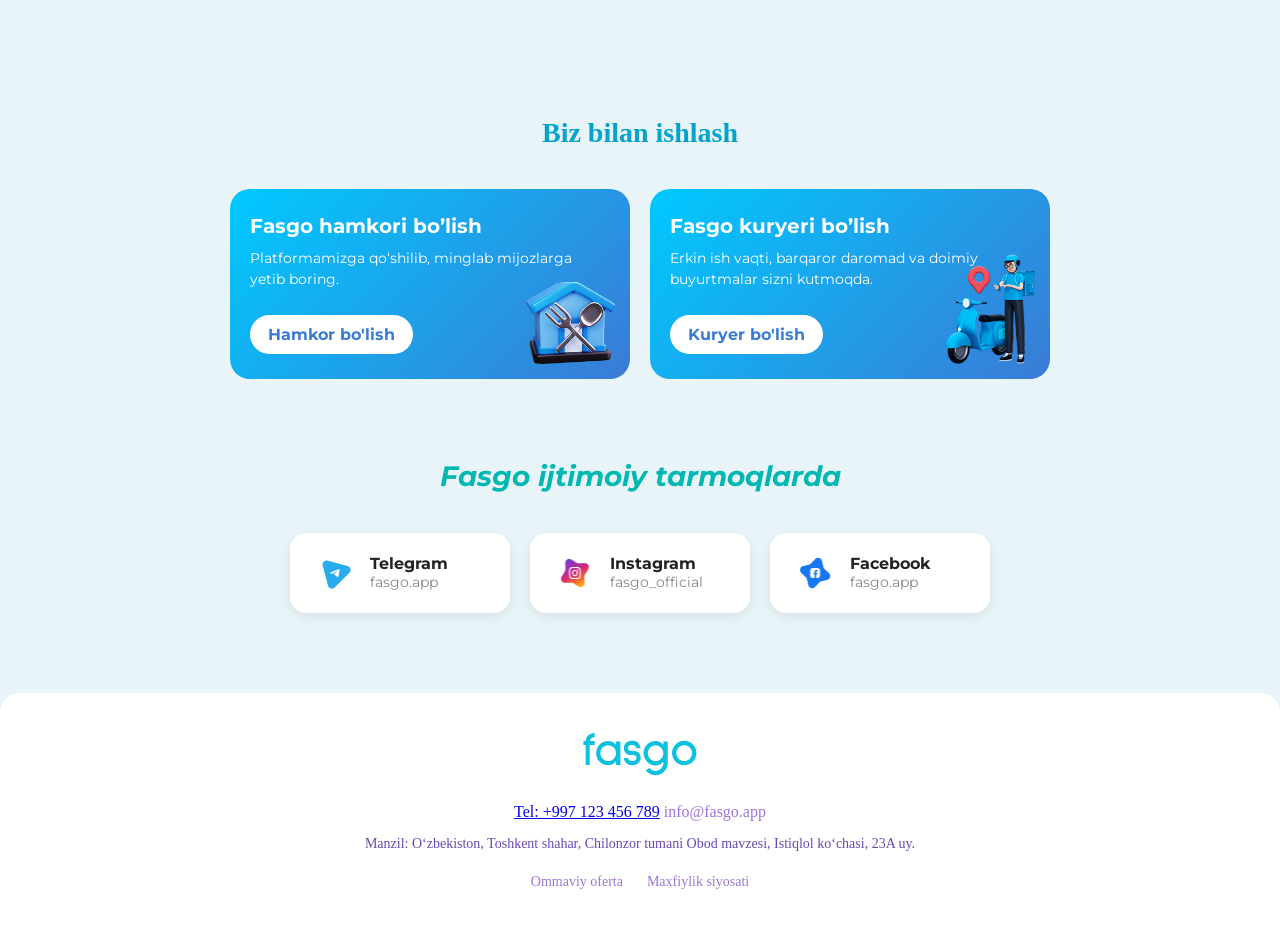
==== commit c1b0c22e: "last changed" ====
--- a/index.html
+++ b/index.html
@@ -222,11 +222,12 @@
           </div>
         </section>
         <section class="thirth-section">
-          <div class="container">~
+          <div class="container">
+            ~
             <div class="thirth-sub-title">
               <h1>Ko’p so’raladigan savollar</h1>
 
-              <div class="subtitle_main-sub">
+              <div data-aos="fade-up-right" class="subtitle_main-sub">
                 <div>
                   <svg
                     width="80"
@@ -256,7 +257,7 @@
                 </div>
               </div>
 
-              <div class="subtitle_main-sub">
+              <div data-aos="fade-up-left" class="subtitle_main-sub">
                 <div>
                   <svg
                     width="80"
@@ -285,7 +286,7 @@
                 </div>
               </div>
 
-              <div class="subtitle_main-sub">
+              <div data-aos="fade-up-right" class="subtitle_main-sub">
                 <div>
                   <svg
                     width="56"
@@ -309,7 +310,7 @@
                   >
                 </div>
               </div>
-              <div class="subtitle_main-sub">
+              <div data-aos="fade-up-left" class="subtitle_main-sub">
                 <div>
                   <svg
                     width="80"
@@ -338,7 +339,7 @@
                 </div>
               </div>
 
-              <div class="subtitle_main-sub">
+              <div data-aos="fade-up-right" class="subtitle_main-sub">
                 <div>
                   <svg
                     width="80"
@@ -358,7 +359,7 @@
                   </svg>
                 </div>
 
-                <div>
+                <div data-aos="fade-up-right">
                   <p>Qanday taomlar mavjud?</p>
                   <span
                     >Fasgo’da milliy, fastfud, vegetarian, osiyo, yevropa
@@ -370,11 +371,81 @@
             </div>
           </div>
         </section>
+
+        <section class="ishlash">
+          <div class="container">
+            <h2 class="ishlash__title">Biz bilan ishlash</h2>
+      
+            <div class="ishlash__cards">
+      
+              <div data-aos="fade-up-right" class="ishlash__card">
+                <h3>Fasgo hamkori bo’lish</h3>
+                <p>Platformamizga qo‘shilib, minglab mijozlarga yetib boring.</p>
+                <a href="#" class="ishlash__btn">Hamkor bo'lish</a>
+                <img src="img/ishlash/homme.png" alt="">
+              </div>
+      
+              <div data-aos="fade-up-left" class="ishlash__card">
+                <h3>Fasgo kuryeri bo’lish</h3>
+                <p>Erkin ish vaqti, barqaror daromad va doimiy buyurtmalar sizni kutmoqda.</p>
+                <a href="#" class="ishlash__btn">Kuryer bo'lish</a>
+                <img src="img/ishlash/kuryer.png" alt="">
+              </div>
+      
+            </div>
+          </div>
+        </section>
+        <section class="ishtimoiy">
+          <h2>Fasgo ijtimoiy tarmoqlarda</h2>
+          <div class="social-cards">
+            <div data-aos="fade-up-left" class="card">
+              <img  src="img/ishtimoiy/telegram.png" alt="Telegram">
+              <div class="card-text">
+                <strong>Telegram</strong>
+                <span>fasgo.app</span>
+              </div>
+            </div>
+            <div data-aos="fade-up"  data-aos-duration="900" class="card">
+              <img  src="img/ishtimoiy/insta.png" alt="Instagram">
+              <div class="card-text">
+                <strong>Instagram</strong>
+                <span>fasgo_official</span>
+              </div>
+            </div>
+            <div data-aos="fade-up-left" class="card">
+              <img src="img/ishtimoiy/facebook.png" alt="Facebook">
+              <div class="card-text">
+                <strong>Facebook</strong>
+                <span>fasgo.app</span>
+              </div>
+            </div>
+          </div>
+        </section>
       </div>
-    </div>
-    <script src="https://unpkg.com/aos@2.3.1/dist/aos.js"></script>
+      <footer class="footer">
+        <div class="container">
+          <div class="footer-logo">
+            <img src="img/banner/Vector.svg" alt="">
+          </div>
+          <div class="footer-contact">
+            <a href="#tel">Tel: +997 123 456 789</a>
+            <a href="email" style="color: #9d75d5; text-decoration: none;">info@fasgo.app</a></p>
+          </div>
+          <div class="footer-address">
+            Manzil: O‘zbekiston, Toshkent shahar, Chilonzor tumani Obod mavzesi, Istiqlol ko‘chasi, 23A uy.
+          </div>
+          <div class="footer-links">
+            <a href="#">Ommaviy oferta</a>
+            <a href="#">Maxfiylik siyosati</a>
+          </div>
+        </div>
+      </footer>
+      <script src="https://unpkg.com/aos@2.3.1/dist/aos.js"></script>
     <script>
-      AOS.init();
+      AOS.init({
+        duration: 300,
+        once: true,
+      });
     </script>
   </body>
 </html>
--- a/style.css
+++ b/style.css
@@ -205,7 +205,7 @@
   color: #00c977;
   transition: all 0.3s linear;
 }
-.banner_btn:hover {
+.banner .banner_btn:hover {
   background-color: inherit;
   border: 1px solid #00e2c5;
   color: #ffff;
@@ -218,7 +218,7 @@
 .banner_img1 {
   position: relative;
   width: 479px;
-  top: 87px;
+  top: 72px;
   left: -50px;
 }
 .banner_img2 {
@@ -229,7 +229,9 @@
   left: -146px;
   opacity: 1;
 }
-.banner_img3,
+.banner_img3 {
+  display: none;
+}
 .banner_img4 {
   display: none;
 }
@@ -254,6 +256,7 @@
 
 .tanlov {
   width: 100%;
+  margin-bottom: 120px;
 }
 .tanlov_title {
   font-family: var(--font-family);
@@ -295,6 +298,15 @@
   min-height: 100vh;
   gap: 30px;
   flex-wrap: wrap;
+  background-color: #ffffff;
+  width: 1380px;
+  height: 600px;
+  opacity: 1;
+  border-top-left-radius: 80px;
+  border-top-right-radius: 40px;
+  border-bottom-right-radius: 80px;
+  border-bottom-left-radius: 40px;
+  width: 100%;
 }
 
 .ilova-content {
@@ -480,6 +492,186 @@
 }
 /* savol */
 
+/* cards */
+
+section.ishlash {
+  padding: 40px 0;
+}
+
+.ishlash__title {
+  text-align: center;
+  font-size: 28px;
+  color: #00a3cc;
+  margin-bottom: 40px;
+}
+
+.ishlash__cards {
+  display: flex;
+  flex-wrap: wrap;
+  gap: 20px;
+  justify-content: center;
+}
+
+.ishlash__card {
+  background: linear-gradient(135deg, #00c9ff, #3a7bd5);
+  color: white;
+  width: 400px;
+  border-radius: 20px;
+  padding: 25px 20px;
+  position: relative;
+  transition: 0.3s;
+}
+
+.ishlash__card:hover {
+  transform: translateY(-10px);
+  box-shadow: 0 10px 25px rgba(0, 0, 0, 0.2);
+}
+
+.ishlash__card h3 {
+  font-size: 20px;
+  font-weight: bold;
+  margin-bottom: 10px;
+  font-family: var(--font-family);
+}
+
+.ishlash__card p {
+  font-size: 14px;
+  margin-bottom: 25px;
+  line-height: 1.5;
+  font-family: var(--font-family);
+}
+
+.ishlash__btn {
+  display: inline-block;
+  background: white;
+  color: #3a7bd5;
+  padding: 10px 18px;
+  border-radius: 25px;
+  font-weight: bold;
+  text-decoration: none;
+  transition: 0.3s;
+  font-family: var(--font-family);
+}
+
+.ishlash__btn:hover {
+  background: #3a7bd5;
+  color: white;
+}
+
+.ishlash__card img {
+  width: 90px;
+  position: absolute;
+  bottom: 15px;
+  right: 15px;
+}
+/* cards */
+
+/* ishtiomiy  */
+.ishtimoiy {
+  text-align: center;
+  padding: 40px 20px;
+  font-family: var(--font-family);
+}
+
+.ishtimoiy h2 {
+  color: #00b7b2;
+  font-size: 28px;
+  font-style: italic;
+  margin-bottom: 40px;
+}
+
+.social-cards {
+  display: flex;
+  justify-content: center;
+  gap: 20px;
+  flex-wrap: wrap;
+}
+
+.card {
+  background: #fff;
+  padding: 20px 25px;
+  border-radius: 16px;
+  width: 220px;
+  box-shadow: 0 4px 12px rgba(0, 0, 0, 0.08);
+  text-align: left;
+  transition: transform 0.3s ease, box-shadow 0.3s ease;
+  display: flex;
+  align-items: center;
+  gap: 15px;
+}
+
+.card:hover {
+  transform: translateY(-5px);
+  box-shadow: 0 8px 20px rgba(0, 0, 0, 0.1);
+}
+
+.card img {
+  width: 40px;
+  height: 40px;
+}
+
+.card-text {
+  display: flex;
+  flex-direction: column;
+}
+
+.card-text strong {
+  font-size: 16px;
+  color: #222;
+}
+
+.card-text span {
+  font-size: 14px;
+  color: #888;
+}
+/* ishtiomiy  */
+
+/* footer */
+.footer {
+  background-color:#fff;
+  padding: 40px 20px;
+  border-radius: 20px 20px 0 0;
+  text-align: center;
+  color: #7a50c7;
+  margin-top: 40px;
+}
+.footer-logo {
+  font-size: 28px;
+  font-weight: bold;
+  color: #00b7b2;
+  margin-bottom: 20px;
+}
+
+.footer-contact p {
+  margin: 5px 0;
+  font-size: 16px;
+}
+
+.footer-address {
+  font-size: 14px;
+  margin-top: 15px;
+  color: #6b48b0;
+}
+
+.footer-links {
+  margin-top: 20px;
+}
+
+.footer-links a {
+  margin: 0 10px;
+  text-decoration: none;
+  color: #9d75d5;
+  font-size: 14px;
+  transition: color 0.3s ease, text-decoration 0.3s ease;
+}
+
+.footer-links a:hover {
+  color: #5e3fa0;
+  text-decoration: underline;
+}
+
+/* footer */
+
 @media (max-width: 954px) {
   .menu {
     display: none;
@@ -551,6 +743,21 @@
     max-width: 90%;
   }
   /* ilova */
+  /* card */
+  .cards {
+    flex-direction: row;
+  }
+  /* card */
+  /* ishtiooy */
+  .ishlash__card {
+    width: 45%;
+  }
+  /* ishtiooy */
+  /* footer */
+  .footer-logo {
+    font-size: 24px;
+  }
+  /* footer */
 }
 @media (max-width: 754px) {
   .menu {
@@ -629,6 +836,27 @@
     font-size: 14px;
   }
   /* ilova */
+
+  /* cards */
+  .cards {
+    flex-direction: column;
+    align-items: center;
+  }
+  /* cards */
+  /* ishtimoiy */
+  .ishlash__card {
+    width: 100%;
+  }
+  /* ishtimoiy */
+  /* footer */
+  .footer-contact p {
+    font-size: 15px;
+  }
+
+  .footer-address {
+    font-size: 13px;
+  }
+  /* footer */
 }
 @media (max-width: 550px) {
   .menu {
@@ -649,4 +877,47 @@
     flex-direction: column;
     gap: 10px;
   }
-}
+
+  .card {
+    width: 90%;
+    padding: 25px 15px;
+  }
+
+  .card h3 {
+    font-size: 20px;
+  }
+
+  .card p {
+    font-size: 14px;
+  }
+
+  .card img {
+    width: 80px;
+  }
+
+  .ishlash__card {
+    padding: 20px 15px;
+  }
+
+  .ishlash__card img {
+    width: 70px;
+  }
+
+  .ishlash__card h3 {
+    font-size: 18px;
+  }
+
+  .ishlash__card p {
+    font-size: 13px;
+  }
+
+  .footer-links {
+    display: flex;
+    flex-direction: column;
+    gap: 10px;
+  }
+
+  .footer-links a {
+    display: inline-block;
+  }
+}
